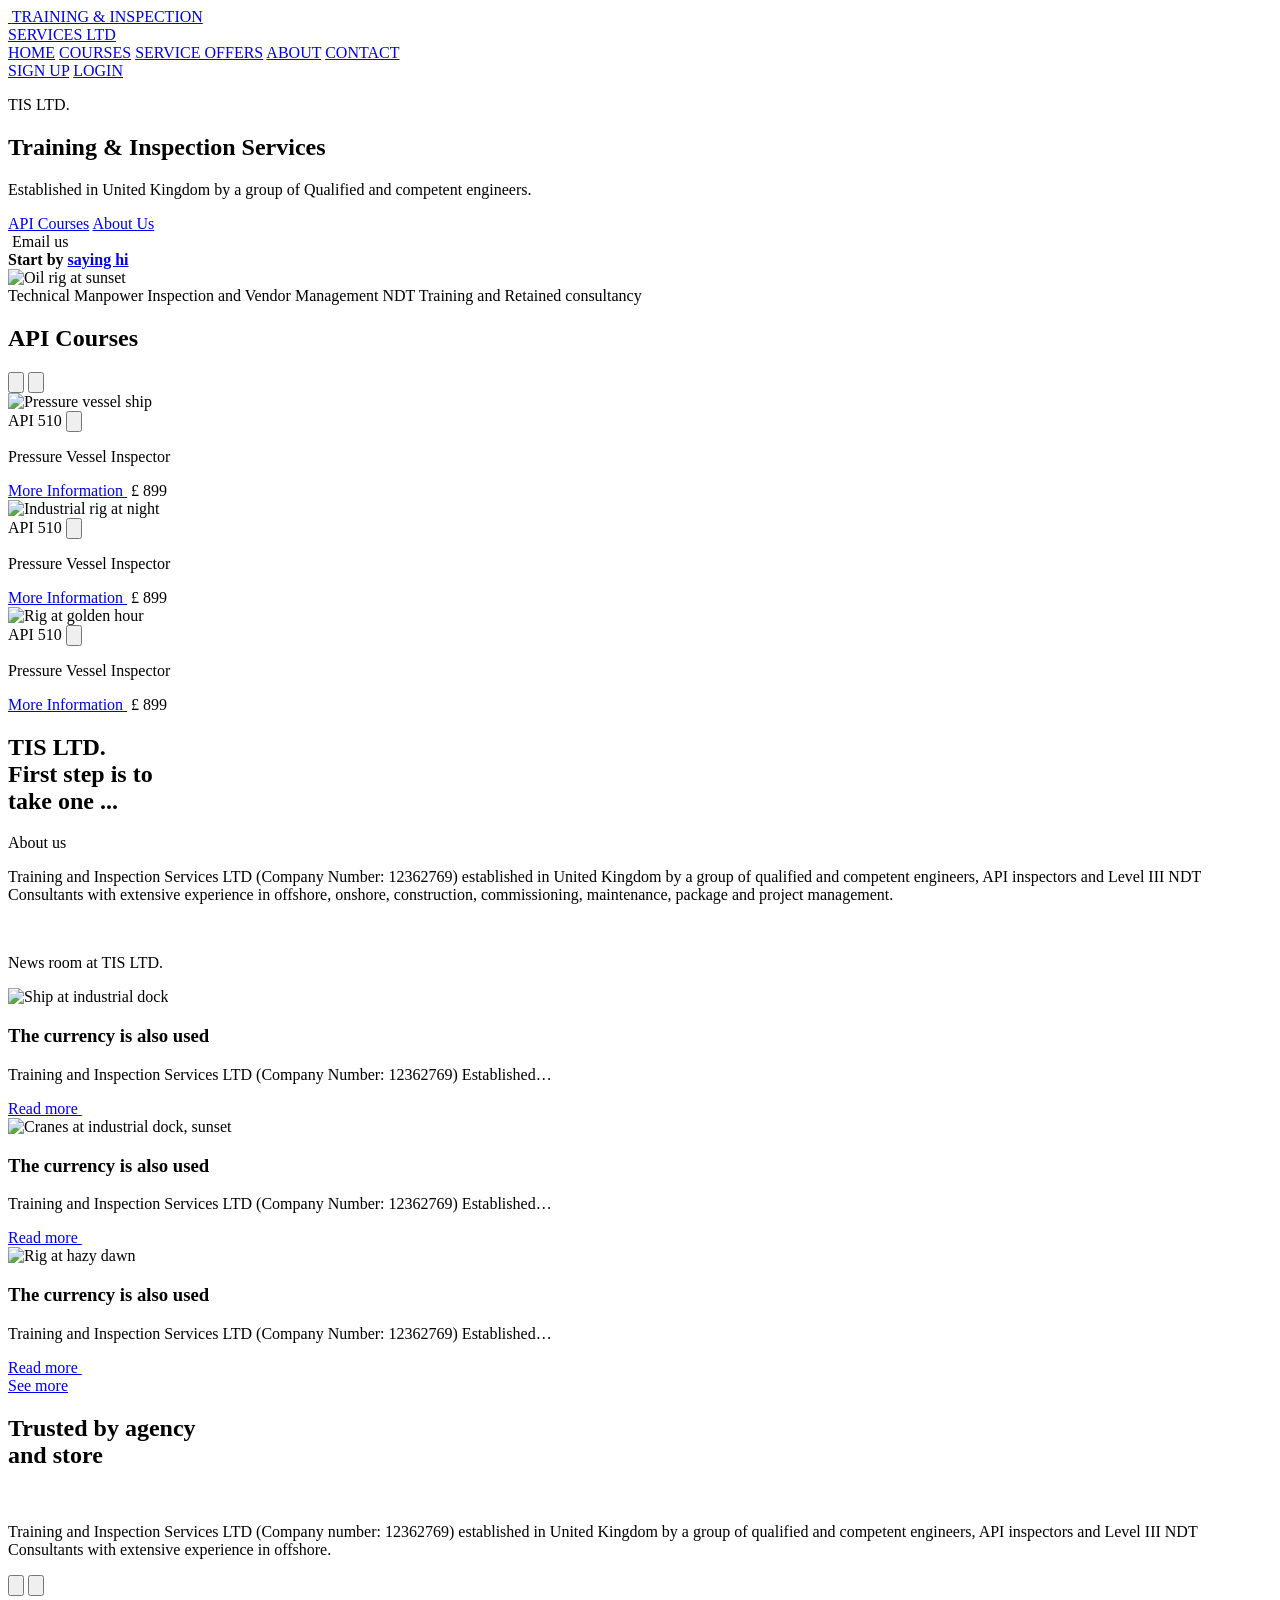
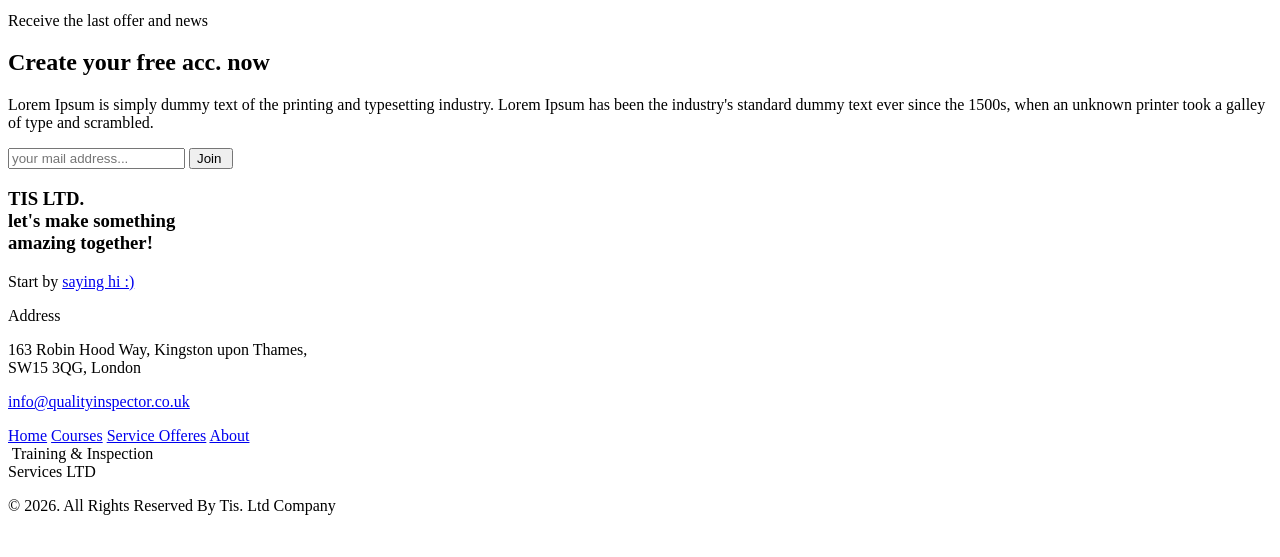
==== index.html @ 7e67a876 "Updated index file" ====
<!DOCTYPE html>
<html lang="en">

<head>
  <meta charset="UTF-8">
  <meta name="viewport" content="width=device-width, initial-scale=1.0">
  <title>TIS LTD | Training &amp; Inspection Services</title>
  <link rel="stylesheet" href="assets/css/style.css">
  <link rel="preconnect" href="https://fonts.googleapis.com">
  <link
    href="https://fonts.googleapis.com/css2?family=Inter:wght@400;500;600&family=Poppins:wght@500;600;700;800&display=swap"
    rel="stylesheet">
</head>

<body>

  <header class="site-header">
    <div class="container header__inner">
      <a href="#home" class="logo">
        <img src="assets/icons/logo.png" alt="" class="logo__mark">
        <span>TRAINING &amp; INSPECTION<br>SERVICES LTD</span>
      </a>

      <nav class="nav" id="siteNav">
        <a href="#HOME" class="is-active">HOME</a>
        <a href="#COURSES">COURSES</a>
        <a href="#SERVICES">SERVICE OFFERS</a>
        <a href="#ABOUT">ABOUT</a>
        <a href="#CONTACT">CONTACT</a>
      </nav>

      <div class="header__actions">
        <a href="#CONTACT" class="link-plain">SIGN UP</a>
        <a href="#CONTACT" class="btn btn--primary btn--sm">LOGIN</a>
      </div>
    </div>
  </header>

  <main>

    <section class="hero" id="home">
      <div class="container hero__inner">
        <div class="hero__content">
          <p class="eyebrow eyebrow--lg">TIS LTD.</p>
          <h1>Training &amp; Inspection Services</h1>
          <p class="hero__text">
            Established in United Kingdom by a group of Qualified and
            competent engineers.
          </p>
          <div class="hero__buttons">
            <a href="#COURSES" class="btn btn--primary">API Courses</a>
            <a href="#ABOUT" class="btn btn--outline">About Us</a>
          </div>
          <div class="hero__starter">
            <span class="icon-circle"><img src="assets/icons/mail.svg" alt=""></span>
            <span class="hero__starter-text">Email us<br><strong>Start by <a href="#CONTACT">saying
                  hi</a></strong></span>
          </div>
        </div>

        <div class="hero__media">
          <div class="hero__media-frame">
            <img src="assets/icons/hero_icon.png" alt="Oil rig at sunset">
          </div>
          <div class="hero__tabs">
            <span class="is-active">Technical Manpower</span>
            <span>Inspection and Vendor Management</span>
            <span>NDT Training and Retained consultancy</span>
          </div>
        </div>
      </div>
    </section>

    <section class="courses" id="courses">
      <div class="container">
        <div class="section-head">
          <h2>API Courses</h2>
          <div class="section-head__nav">
            <button aria-label="Previous"><img src="assets/icons/chevron-left.svg" alt=""></button>
            <button aria-label="Next" class="is-active"><img src="assets/icons/chevron-right.svg" alt=""></button>
          </div>
        </div>

        <div class="courses__grid">

          <article class="card">
            <img src="assetS/icons/api_first_icon.png" alt="Pressure vessel ship" class="card__img">
            <div class="card__body">
              <div class="card__top">
                <span class="card__code">API 510</span>
                <button class="wishlist" aria-label="Add to wishlist">
                  <img src="assets/icons/heart.svg" alt="">
                </button>
              </div>
              <p class="card__title">Pressure Vessel Inspector</p>
              <div class="card__bottom">
                <a href="#CONTACT" class="card__link">More Information <img src="assets/icons/chevron-right.svg"
                    alt=""></a>
                <span class="price-pill">£ 899</span>
              </div>
            </div>
          </article>

          <article class="card">
            <img src="assets/icons/api_second_icon.png" alt="Industrial rig at night" class="card__img">
            <div class="card__body">
              <div class="card__top">
                <span class="card__code">API 510</span>
                <button class="wishlist" aria-label="Add to wishlist">
                  <img src="assets/icons/heart.svg" alt="">
                </button>
              </div>
              <p class="card__title">Pressure Vessel Inspector</p>
              <div class="card__bottom">
                <a href="#CONTACT" class="card__link">More Information <img src="assets/icons/chevron-right.svg"
                    alt=""></a>
                <span class="price-pill">£ 899</span>
              </div>
            </div>
          </article>

          <article class="card">
            <img src="assets/icons/api_third_icon.png" alt="Rig at golden hour" class="card__img">
            <div class="card__body">
              <div class="card__top">
                <span class="card__code">API 510</span>
                <button class="wishlist" aria-label="Add to wishlist">
                  <img src="assets/icons/heart.svg" alt="">
                </button>
              </div>
              <p class="card__title">Pressure Vessel Inspector</p>
              <div class="card__bottom">
                <a href="#CONTACT" class="card__link">More Information <img src="assets/icons/chevron-right.svg"
                    alt=""></a>
                <span class="price-pill">£ 899</span>
              </div>
            </div>
          </article>

        </div>
      </div>
    </section>

    <section class="about" id="about">
      <div class="container about__inner">
        <h2>TIS LTD.<br>First step is to<br>take one ...</h2>
        <div class="about__text">
          <p class="eyebrow eyebrow--underline">About us</p>
          <p>
            Training and Inspection Services LTD (Company Number: 12362769)
            established in United Kingdom by a group of qualified and
            competent engineers, API inspectors and Level III NDT
            Consultants with extensive experience in offshore, onshore,
            construction, commissioning, maintenance, package and project
            management.
          </p>
          <a href="#work" class="icon-arrow" aria-label="Read more">
            <img src="assets/icons/arrow-right.svg" alt="">
          </a>
        </div>
      </div>
    </section>

    <section class="news" id="work">
      <div class="container">
        <p class="eyebrow">News room at TIS LTD.</p>

        <div class="news__grid">

          <div class="news__feature">
            <div class="news__media">
              <img src="assets/icons/newsroom_first_icon.png" alt="Ship at industrial dock">
            </div>
            <h3>The currency is also used</h3>
            <p>Training and Inspection Services LTD (Company Number: 12362769) Established&hellip;</p>
            <a href="#CONTACT" class="link-arrow">Read more <img src="assets/icons/chevron-right.svg" alt=""></a>
          </div>

          <div class="news__side">

            <div class="news__item">
              <div class="news__media">
                <img src="assets/icons/newsroom_second_icon.png" alt="Cranes at industrial dock, sunset">
              </div>
              <h3>The currency is also used</h3>
              <p>Training and Inspection Services LTD (Company Number: 12362769) Established&hellip;</p>
              <a href="#CONTACT" class="link-arrow">Read more <img src="assets/icons/chevron-right.svg" alt=""></a>
            </div>

            <div class="news__item">
              <div class="news__media">
                <img src="assets/icons/newsroom_third_icon.png" alt="Rig at hazy dawn">
              </div>
              <h3>The currency is also used</h3>
              <p>Training and Inspection Services LTD (Company Number: 12362769) Established&hellip;</p>
              <a href="#CONTACT" class="link-arrow">Read more <img src="assets/icons/chevron-right.svg" alt=""></a>
            </div>

          </div>
        </div>

        <div class="news__cta">
          <a href="#CONTACT" class="btn btn--primary">See more</a>
        </div>
      </div>
    </section>

    <section class="trusted">
      <div class="container">
        <h2>Trusted by agency<br>and store</h2>

        <div class="trusted__stage">
          <img src="assets/icons/agency_first_icon.png" alt="" class="t1">
          <img src="assets/icons/agency_second_icon.png" alt="" class="t2">
          <img src="assets/icons/agency_third_icon.png" alt="" class="t3">
          <img src="assets/icons/agency_fourth_icon.png" alt="" class="t4">
          <img src="assets/icons/agency_fifth_icon.png" alt="" class="t5">
          <img src="assets/icons/agency_fifth_icon.png" alt="" class="t6">

          <div class="trusted__card">
            <p>
              Training and Inspection Services LTD (Company number: 12362769)
              established in United Kingdom by a group of qualified and
              competent engineers, API inspectors and Level III NDT
              Consultants with extensive experience in offshore.
            </p>
          </div>
        </div>

        <div class="trusted__nav">
          <button aria-label="Previous"><img src="assets/icons/chevron-left.svg" alt=""></button>
          <button aria-label="Next" class="is-active"><img src="assets/icons/chevron-right.svg" alt=""></button>
        </div>
      </div>
    </section>

    <section class="cta" id="CONTACT">
      <div class="container">
        <div class="cta__card">
          <p class="eyebrow eyebrow--center">Receive the last offer and news</p>
          <h2>Create your free acc. now</h2>
          <p class="cta__text">
            Lorem Ipsum is simply dummy text of the printing and typesetting
            industry. Lorem Ipsum has been the industry's standard dummy
            text ever since the 1500s, when an unknown printer took a
            galley of type and scrambled.
          </p>
          <form class="cta__form" onsubmit="return false;">
            <input type="email" placeholder="your mail address..." aria-label="Email address" required>
            <button type="submit">Join <img src="assets/icons/arrow-right.svg" alt=""></button>
          </form>
        </div>
      </div>
    </section>

  </main>

  <footer class="site-footer">
    <div class="container">
      <div class="footer__top">
        <div class="footer__brand">
          <h3><span>TIS</span> LTD.<br>let's make something<br>amazing together!</h3>
          <p class="footer__starter">Start by <a href="#CONTACT">saying hi :)</a></p>
        </div>

        <div class="footer__address">
          <p class="footer__label">Address</p>
          <p>163 Robin Hood Way, Kingston upon Thames,<br>SW15 3QG, London</p>
          <p class="footer__email"><a href="mailto:info@qualityinspector.co.uk">info@qualityinspector.co.uk</a></p>
        </div>

        <nav class="footer__nav">
          <a href="#HOME" class="is-active">Home</a>
          <a href="#COURSES">Courses</a>
          <a href="#SERVICES">Service Offeres</a>
          <a href="#ABOUT">About</a>
        </nav>
      </div>

      <div class="footer__bottom">
        <div class="footer__logo">
          <img src="assets/icons/logo.png" alt="">
          <span>Training &amp; Inspection<br>Services LTD</span>
        </div>
        <p class="footer__copy">© 2026. All Rights Reserved By Tis. Ltd Company</p>
        <div class="footer__social">
          <a href="#" aria-label="Instagram"><img src="assets/icons/instagram.svg" alt=""></a>
          <a href="#" aria-label="WhatsApp"><img src="assets/icons/whatsapp.svg" alt=""></a>
          <a href="#" aria-label="Twitter"><img src="assets/icons/twitter.svg" alt=""></a>
          <a href="#" aria-label="LinkedIn"><img src="assets/icons/linkedin.svg" alt=""></a>
          <a href="#" aria-label="Skype"><img src="assets/icons/skype.svg" alt=""></a>
          <a href="#" aria-label="YouTube"><img src="assets/icons/youtube.svg" alt=""></a>
        </div>
      </div>
    </div>
  </footer>

</body>

</html>
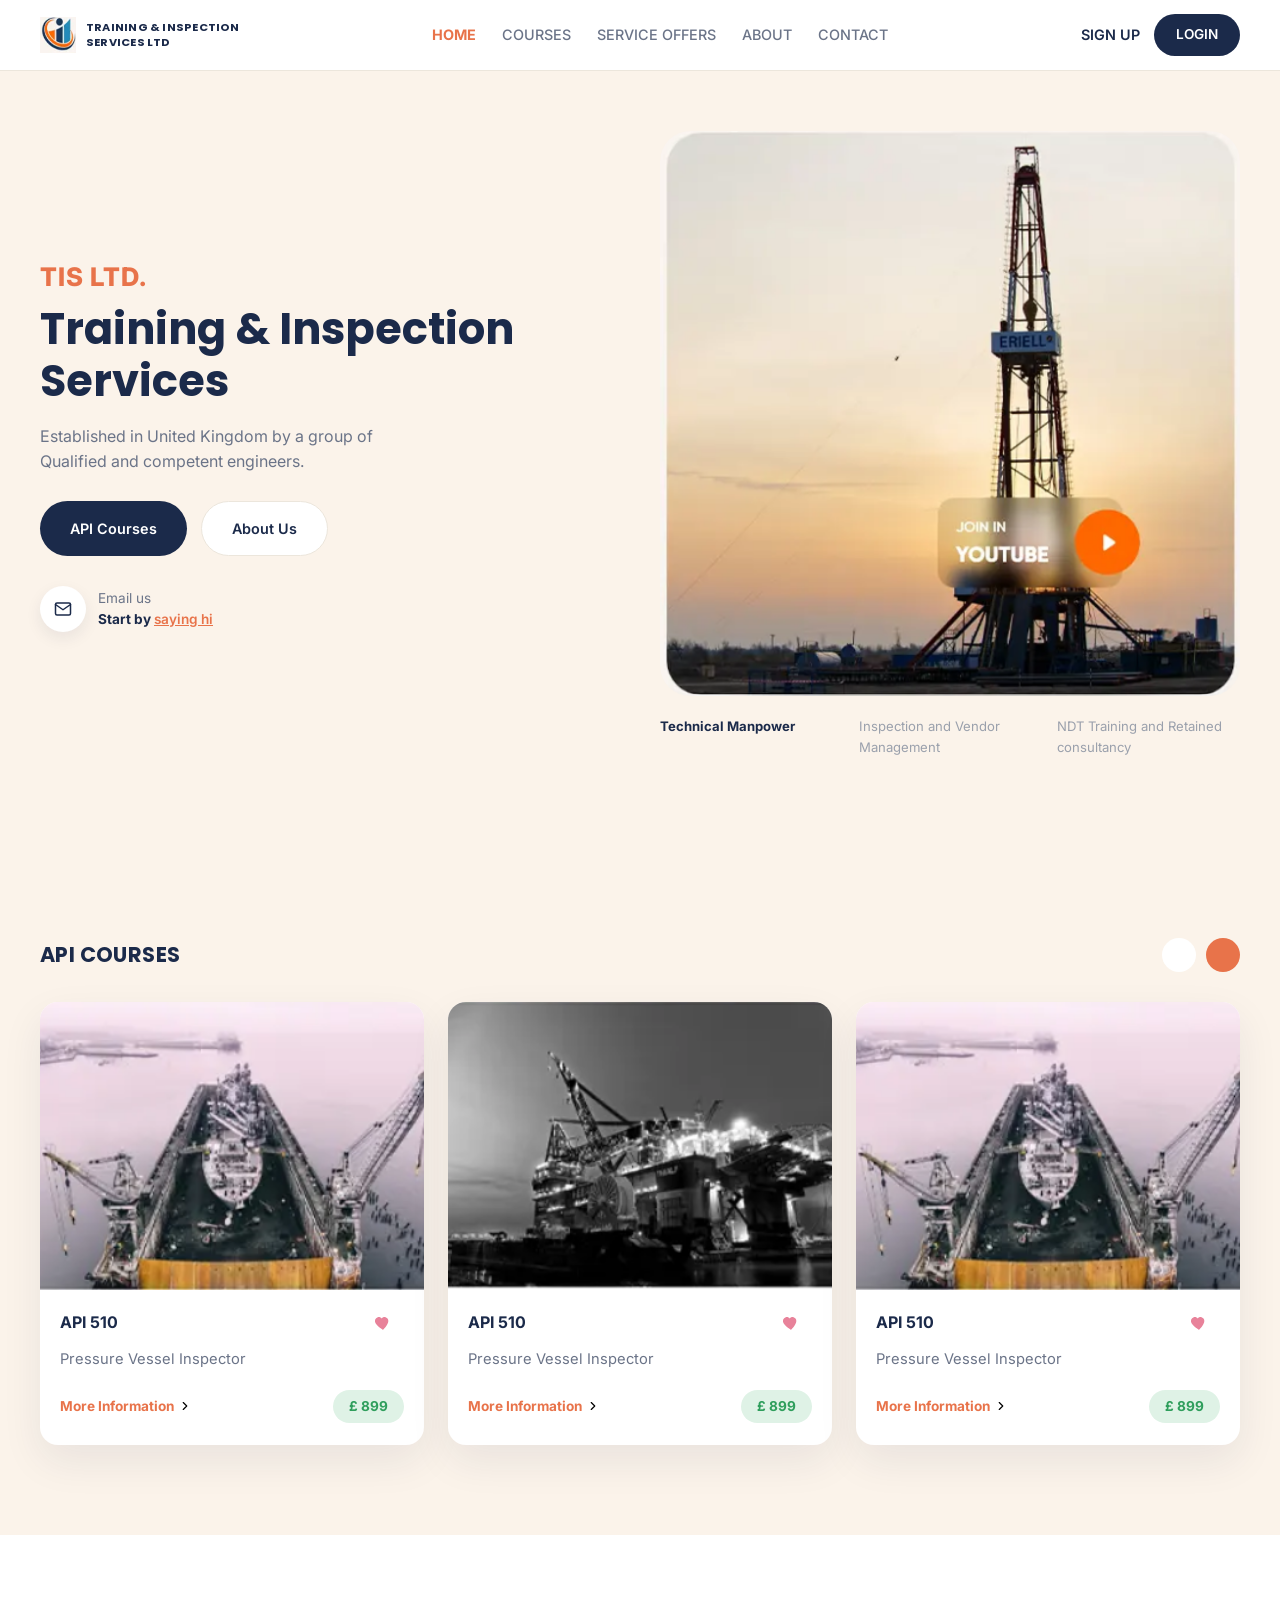
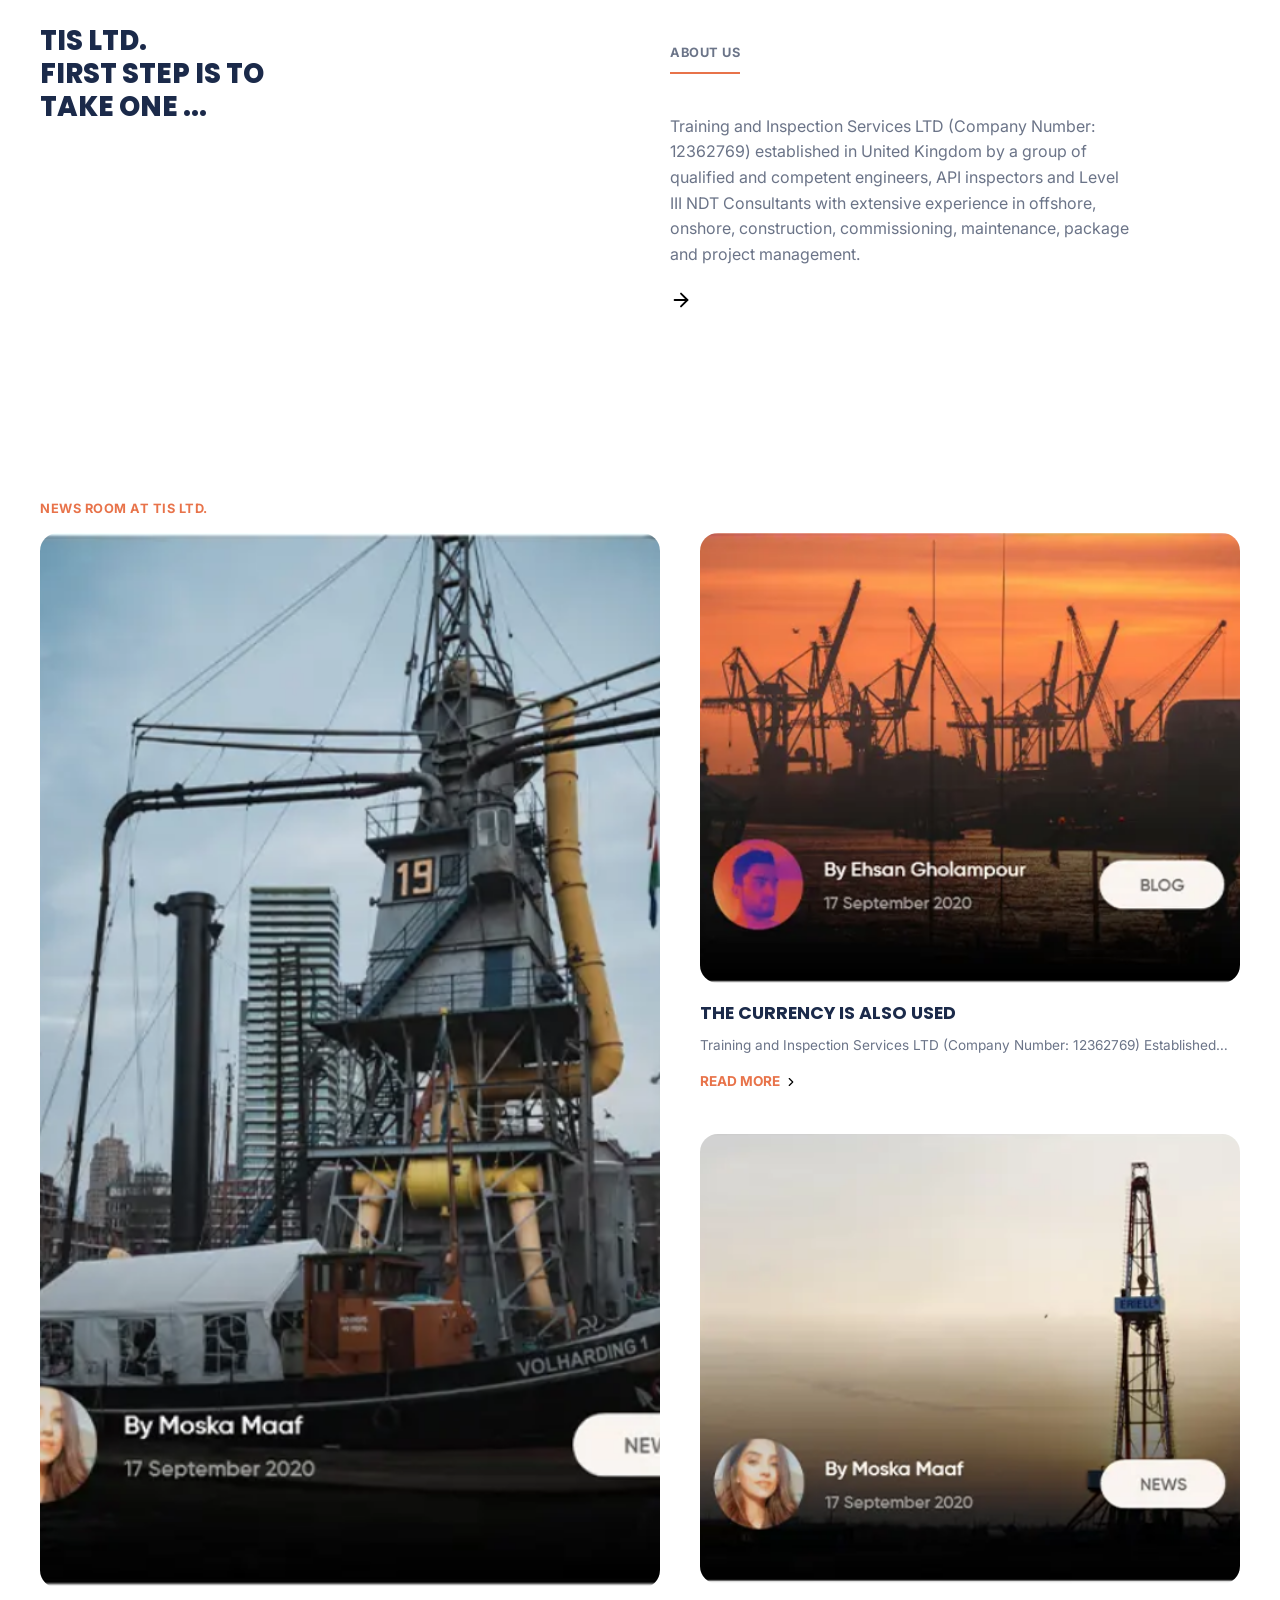
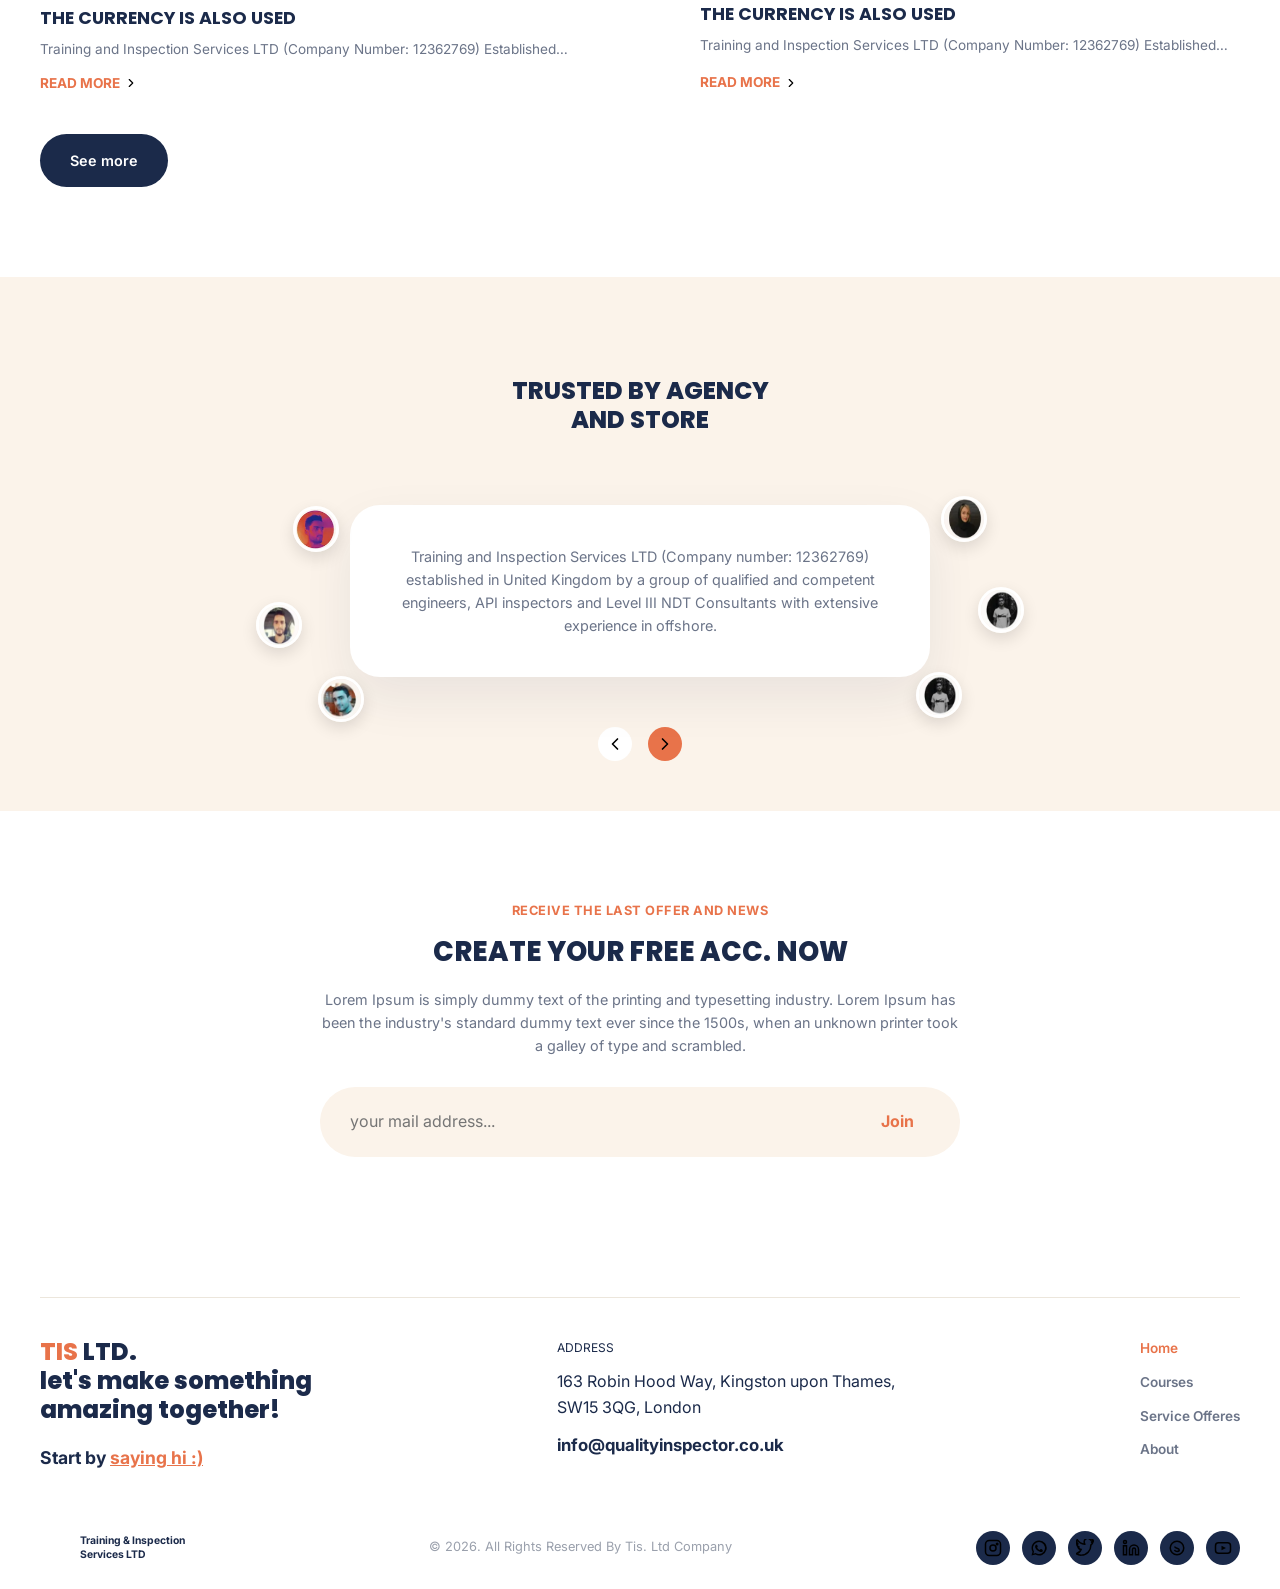
==== commit d5eba633: "Updated full repo" ====
--- a/index.html
+++ b/index.html
@@ -5,7 +5,7 @@
   <meta charset="UTF-8">
   <meta name="viewport" content="width=device-width, initial-scale=1.0">
   <title>TIS LTD | Training &amp; Inspection Services</title>
-  <link rel="stylesheet" href="assets/css/style.css">
+  <link rel="stylesheet" href="./tis-landing-page/assets/css/style.css">
   <link rel="preconnect" href="https://fonts.googleapis.com">
   <link
     href="https://fonts.googleapis.com/css2?family=Inter:wght@400;500;600&family=Poppins:wght@500;600;700;800&display=swap"
@@ -17,7 +17,7 @@
   <header class="site-header">
     <div class="container header__inner">
       <a href="#home" class="logo">
-        <img src="assets/icons/logo.png" alt="" class="logo__mark">
+        <img src="./tis-landing-page/assets/icons/logo.png" alt="" class="logo__mark">
         <span>TRAINING &amp; INSPECTION<br>SERVICES LTD</span>
       </a>
 
@@ -52,7 +52,7 @@
             <a href="#ABOUT" class="btn btn--outline">About Us</a>
           </div>
           <div class="hero__starter">
-            <span class="icon-circle"><img src="assets/icons/mail.svg" alt=""></span>
+            <span class="icon-circle"><img src="./tis-landing-page/assets/icons/mail.svg" alt=""></span>
             <span class="hero__starter-text">Email us<br><strong>Start by <a href="#CONTACT">saying
                   hi</a></strong></span>
           </div>
@@ -60,7 +60,7 @@
 
         <div class="hero__media">
           <div class="hero__media-frame">
-            <img src="assets/icons/hero_icon.png" alt="Oil rig at sunset">
+            <img src="./tis-landing-page/assets/icons/hero_icon.png" alt="Oil rig at sunset">
           </div>
           <div class="hero__tabs">
             <span class="is-active">Technical Manpower</span>
@@ -84,54 +84,55 @@
         <div class="courses__grid">
 
           <article class="card">
-            <img src="assetS/icons/api_first_icon.png" alt="Pressure vessel ship" class="card__img">
+            <img src="./tis-landing-page/assets/icons/api_first_icon.png" alt="Pressure vessel ship" class="card__img">
             <div class="card__body">
               <div class="card__top">
                 <span class="card__code">API 510</span>
                 <button class="wishlist" aria-label="Add to wishlist">
-                  <img src="assets/icons/heart.svg" alt="">
+                  <img src="./tis-landing-page/assets/icons/heart.svg" alt="">
                 </button>
               </div>
               <p class="card__title">Pressure Vessel Inspector</p>
               <div class="card__bottom">
-                <a href="#CONTACT" class="card__link">More Information <img src="assets/icons/chevron-right.svg"
-                    alt=""></a>
+                <a href="#CONTACT" class="card__link">More Information <img
+                    src="./tis-landing-page/assets/icons/chevron-right.svg" alt=""></a>
                 <span class="price-pill">£ 899</span>
               </div>
             </div>
           </article>
 
           <article class="card">
-            <img src="assets/icons/api_second_icon.png" alt="Industrial rig at night" class="card__img">
+            <img src="./tis-landing-page/assets/icons/api_second_icon.png" alt="Industrial rig at night"
+              class="card__img">
             <div class="card__body">
               <div class="card__top">
                 <span class="card__code">API 510</span>
                 <button class="wishlist" aria-label="Add to wishlist">
-                  <img src="assets/icons/heart.svg" alt="">
+                  <img src="./tis-landing-page/assets/icons/heart.svg" alt="">
                 </button>
               </div>
               <p class="card__title">Pressure Vessel Inspector</p>
               <div class="card__bottom">
-                <a href="#CONTACT" class="card__link">More Information <img src="assets/icons/chevron-right.svg"
-                    alt=""></a>
+                <a href="#CONTACT" class="card__link">More Information <img
+                    src="./tis-landing-page/assets/icons/chevron-right.svg" alt=""></a>
                 <span class="price-pill">£ 899</span>
               </div>
             </div>
           </article>
 
           <article class="card">
-            <img src="assets/icons/api_third_icon.png" alt="Rig at golden hour" class="card__img">
+            <img src="./tis-landing-page/assets/icons/api_first_icon.png" alt="Rig at golden hour" class="card__img">
             <div class="card__body">
               <div class="card__top">
                 <span class="card__code">API 510</span>
                 <button class="wishlist" aria-label="Add to wishlist">
-                  <img src="assets/icons/heart.svg" alt="">
+                  <img src="./tis-landing-page/assets/icons/heart.svg" alt="">
                 </button>
               </div>
               <p class="card__title">Pressure Vessel Inspector</p>
               <div class="card__bottom">
-                <a href="#CONTACT" class="card__link">More Information <img src="assets/icons/chevron-right.svg"
-                    alt=""></a>
+                <a href="#CONTACT" class="card__link">More Information <img
+                    src="./tis-landing-page/assets/icons/chevron-right.svg" alt=""></a>
                 <span class="price-pill">£ 899</span>
               </div>
             </div>
@@ -155,7 +156,7 @@
             management.
           </p>
           <a href="#work" class="icon-arrow" aria-label="Read more">
-            <img src="assets/icons/arrow-right.svg" alt="">
+            <img src="./tis-landing-page/assets/icons/arrow-right.svg" alt="">
           </a>
         </div>
       </div>
@@ -169,31 +170,35 @@
 
           <div class="news__feature">
             <div class="news__media">
-              <img src="assets/icons/newsroom_first_icon.png" alt="Ship at industrial dock">
+              <img src="./tis-landing-page/assets/icons/newsroom_first_icon.png" alt="Ship at industrial dock">
             </div>
             <h3>The currency is also used</h3>
             <p>Training and Inspection Services LTD (Company Number: 12362769) Established&hellip;</p>
-            <a href="#CONTACT" class="link-arrow">Read more <img src="assets/icons/chevron-right.svg" alt=""></a>
+            <a href="#CONTACT" class="link-arrow">Read more <img src="./tis-landing-page/assets/icons/chevron-right.svg"
+                alt=""></a>
           </div>
 
           <div class="news__side">
 
             <div class="news__item">
               <div class="news__media">
-                <img src="assets/icons/newsroom_second_icon.png" alt="Cranes at industrial dock, sunset">
+                <img src="./tis-landing-page/assets/icons/newsroom_second_icon.png"
+                  alt="Cranes at industrial dock, sunset">
               </div>
               <h3>The currency is also used</h3>
               <p>Training and Inspection Services LTD (Company Number: 12362769) Established&hellip;</p>
-              <a href="#CONTACT" class="link-arrow">Read more <img src="assets/icons/chevron-right.svg" alt=""></a>
+              <a href="#CONTACT" class="link-arrow">Read more <img
+                  src="./tis-landing-page/assets/icons/chevron-right.svg" alt=""></a>
             </div>
 
             <div class="news__item">
               <div class="news__media">
-                <img src="assets/icons/newsroom_third_icon.png" alt="Rig at hazy dawn">
+                <img src="./tis-landing-page/assets/icons/newsroom_third_icon.png" alt="Rig at hazy dawn">
               </div>
               <h3>The currency is also used</h3>
               <p>Training and Inspection Services LTD (Company Number: 12362769) Established&hellip;</p>
-              <a href="#CONTACT" class="link-arrow">Read more <img src="assets/icons/chevron-right.svg" alt=""></a>
+              <a href="#CONTACT" class="link-arrow">Read more <img
+                  src="./tis-landing-page/assets/icons/chevron-right.svg" alt=""></a>
             </div>
 
           </div>
@@ -210,12 +215,12 @@
         <h2>Trusted by agency<br>and store</h2>
 
         <div class="trusted__stage">
-          <img src="assets/icons/agency_first_icon.png" alt="" class="t1">
-          <img src="assets/icons/agency_second_icon.png" alt="" class="t2">
-          <img src="assets/icons/agency_third_icon.png" alt="" class="t3">
-          <img src="assets/icons/agency_fourth_icon.png" alt="" class="t4">
-          <img src="assets/icons/agency_fifth_icon.png" alt="" class="t5">
-          <img src="assets/icons/agency_fifth_icon.png" alt="" class="t6">
+          <img src="./tis-landing-page/assets/icons/agency_first_icon.png" alt="" class="t1">
+          <img src="./tis-landing-page/assets/icons/agency_second_icon.png" alt="" class="t2">
+          <img src="./tis-landing-page/assets/icons/agency_third_icon.png" alt="" class="t3">
+          <img src="./tis-landing-page/assets/icons/agency_fourth_icon.png" alt="" class="t4">
+          <img src="./tis-landing-page/assets/icons/agency_fifth_icon.png" alt="" class="t5">
+          <img src="./tis-landing-page/assets/icons/agency_fifth_icon.png" alt="" class="t6">
 
           <div class="trusted__card">
             <p>
@@ -228,8 +233,9 @@
         </div>
 
         <div class="trusted__nav">
-          <button aria-label="Previous"><img src="assets/icons/chevron-left.svg" alt=""></button>
-          <button aria-label="Next" class="is-active"><img src="assets/icons/chevron-right.svg" alt=""></button>
+          <button aria-label="Previous"><img src="./tis-landing-page/assets/icons/chevron-left.svg" alt=""></button>
+          <button aria-label="Next" class="is-active"><img src="./tis-landing-page/assets/icons/chevron-right.svg"
+              alt=""></button>
         </div>
       </div>
     </section>
@@ -284,12 +290,12 @@
         </div>
         <p class="footer__copy">© 2026. All Rights Reserved By Tis. Ltd Company</p>
         <div class="footer__social">
-          <a href="#" aria-label="Instagram"><img src="assets/icons/instagram.svg" alt=""></a>
-          <a href="#" aria-label="WhatsApp"><img src="assets/icons/whatsapp.svg" alt=""></a>
-          <a href="#" aria-label="Twitter"><img src="assets/icons/twitter.svg" alt=""></a>
-          <a href="#" aria-label="LinkedIn"><img src="assets/icons/linkedin.svg" alt=""></a>
-          <a href="#" aria-label="Skype"><img src="assets/icons/skype.svg" alt=""></a>
-          <a href="#" aria-label="YouTube"><img src="assets/icons/youtube.svg" alt=""></a>
+          <a href="#" aria-label="Instagram"><img src="./tis-landing-page/assets/icons/instagram.svg" alt=""></a>
+          <a href="#" aria-label="WhatsApp"><img src="./tis-landing-page/assets/icons/whatsapp.svg" alt=""></a>
+          <a href="#" aria-label="Twitter"><img src="./tis-landing-page/assets/icons/twitter.svg" alt=""></a>
+          <a href="#" aria-label="LinkedIn"><img src="./tis-landing-page/assets/icons/linkedin.svg" alt=""></a>
+          <a href="#" aria-label="Skype"><img src="./tis-landing-page/assets/icons/skype.svg" alt=""></a>
+          <a href="#" aria-label="YouTube"><img src="./tis-landing-page/assets/icons/youtube.svg" alt=""></a>
         </div>
       </div>
     </div>
--- a/tis-landing-page/assets/css/style.css
+++ b/tis-landing-page/assets/css/style.css
@@ -0,0 +1,1029 @@
+*,
+*::before,
+*::after {
+  box-sizing: border-box;
+  margin: 0;
+  padding: 0;
+}
+
+img {
+  max-width: 100%;
+  display: block;
+}
+
+a {
+  text-decoration: none;
+  color: inherit;
+}
+
+button {
+  font: inherit;
+  cursor: pointer;
+  border: none;
+  background: none;
+}
+
+input {
+  font: inherit;
+}
+
+:root {
+  --navy: #1b2a4a;
+  --navy-soft: #6b7488;
+  --orange: #e8734a;
+  --orange-dark: #c1543a;
+  --cream: #fbf3ea;
+  --mint: #dff2e6;
+  --mint-text: #2f9e5c;
+  --white: #ffffff;
+  --grey: #9aa0ac;
+  --border: #ece6dc;
+
+  --font-display: "Poppins", sans-serif;
+  --font-body: "Inter", sans-serif;
+
+  --radius-sm: 10px;
+  --radius-md: 18px;
+  --radius-lg: 30px;
+
+  --container: 1240px;
+}
+
+html {
+  scroll-behavior: smooth;
+}
+
+body {
+  font-family: var(--font-body);
+  color: var(--navy);
+  background: var(--white);
+  line-height: 1.6;
+  overflow-x: hidden;
+}
+
+.container {
+  width: 100%;
+  max-width: var(--container);
+  margin-inline: auto;
+  padding-inline: 20px;
+}
+
+h1,
+h2,
+h3 {
+  font-family: var(--font-display);
+  color: var(--navy);
+  line-height: 1.2;
+}
+
+.btn {
+  display: inline-flex;
+  align-items: center;
+  justify-content: center;
+  gap: 8px;
+  padding: 15px 30px;
+  border-radius: 999px;
+  font-weight: 600;
+  font-size: 0.9rem;
+  transition: transform 0.2s ease, background 0.2s ease;
+  white-space: nowrap;
+}
+
+.btn--primary {
+  background: var(--navy);
+  color: var(--white);
+}
+
+.btn--primary:hover {
+  background: var(--orange);
+  transform: translateY(-2px);
+}
+
+.btn--outline {
+  background: var(--white);
+  color: var(--navy);
+  border: 1px solid var(--border);
+}
+
+.btn--outline:hover {
+  background: var(--cream);
+}
+
+.btn--sm {
+  padding: 10px 22px;
+  font-size: 0.85rem;
+}
+
+.link-plain {
+  font-weight: 600;
+  font-size: 0.9rem;
+  color: var(--navy);
+}
+
+.eyebrow {
+  color: var(--orange);
+  font-weight: 700;
+  text-transform: uppercase;
+  letter-spacing: 0.04em;
+  font-size: 0.8rem;
+  margin-bottom: 14px;
+}
+
+.eyebrow--lg {
+  font-size: 1.6rem;
+  font-weight: 800;
+  margin-bottom: 6px;
+}
+
+.eyebrow--center {
+  text-align: center;
+}
+
+.eyebrow--underline {
+  display: inline-block;
+  padding-bottom: 8px;
+  border-bottom: 2px solid var(--orange);
+}
+
+.icon-arrow {
+  display: inline-flex;
+  color: var(--orange);
+}
+
+.icon-arrow img {
+  width: 22px;
+}
+
+.link-arrow {
+  display: inline-flex;
+  align-items: center;
+  gap: 4px;
+  color: var(--orange);
+  font-weight: 700;
+  font-size: 0.85rem;
+  text-transform: uppercase;
+}
+
+.link-arrow img {
+  width: 14px;
+}
+
+.pill {
+  background: var(--white);
+  color: var(--navy);
+  font-size: 0.75rem;
+  font-weight: 700;
+  text-transform: uppercase;
+  padding: 8px 18px;
+  border-radius: 999px;
+}
+
+.site-header {
+  position: sticky;
+  top: 0;
+  z-index: 50;
+  background: rgba(255, 255, 255, 0.95);
+  backdrop-filter: blur(8px);
+  border-bottom: 1px solid var(--border);
+}
+
+.header__inner {
+  display: flex;
+  align-items: center;
+  justify-content: space-between;
+  padding-block: 14px;
+  gap: 16px;
+}
+
+.logo {
+  display: flex;
+  align-items: center;
+  gap: 10px;
+}
+
+.logo__mark {
+  width: 36px;
+  height: 36px;
+  flex-shrink: 0;
+}
+
+.logo span {
+  font-family: var(--font-display);
+  font-weight: 700;
+  font-size: 0.7rem;
+  line-height: 1.3;
+  letter-spacing: 0.02em;
+}
+
+.nav {
+  display: none;
+  position: absolute;
+  top: 100%;
+  left: 0;
+  right: 0;
+  background: var(--white);
+  flex-direction: column;
+  padding: 10px 20px 20px;
+  border-bottom: 1px solid var(--border);
+}
+
+.nav.is-open {
+  display: flex;
+}
+
+.nav a {
+  padding: 10px 0;
+  font-weight: 500;
+  font-size: 0.9rem;
+  color: var(--navy-soft);
+}
+
+.nav a.is-active {
+  color: var(--orange);
+  font-weight: 700;
+}
+
+.header__actions {
+  display: flex;
+  align-items: center;
+  gap: 14px;
+}
+
+.header__actions .link-plain {
+  display: none;
+}
+
+.nav {
+  display: none;
+  position: absolute;
+  top: 100%;
+  left: 0;
+  right: 0;
+  background: var(--white);
+  flex-direction: column;
+  padding: 10px 20px 20px;
+  border-bottom: 1px solid var(--border);
+}
+
+.nav.is-open {
+  display: flex;
+}
+
+.hero {
+  padding-block: 40px 60px;
+  background: var(--cream);
+}
+
+.hero__inner {
+  display: flex;
+  flex-direction: column;
+  gap: 40px;
+}
+
+.hero__content h1 {
+  font-size: clamp(1.8rem, 6vw, 2.3rem);
+  font-weight: 700;
+  margin-bottom: 16px;
+}
+
+.hero__text {
+  color: var(--navy-soft);
+  max-width: 40ch;
+  margin-bottom: 26px;
+}
+
+.hero__buttons {
+  display: flex;
+  flex-wrap: wrap;
+  gap: 14px;
+  margin-bottom: 30px;
+}
+
+.hero__starter {
+  display: flex;
+  align-items: center;
+  gap: 12px;
+}
+
+.icon-circle {
+  width: 46px;
+  height: 46px;
+  border-radius: 50%;
+  background: var(--white);
+  display: flex;
+  align-items: center;
+  justify-content: center;
+  box-shadow: 0 6px 16px rgba(27, 42, 74, 0.08);
+  flex-shrink: 0;
+}
+
+.hero__starter-text {
+  font-size: 0.85rem;
+  color: var(--navy-soft);
+  line-height: 1.5;
+}
+
+.hero__starter-text a {
+  color: var(--orange);
+  text-decoration: underline;
+  font-weight: 600;
+}
+
+.hero__starter-text strong {
+  color: var(--navy);
+  font-weight: 700;
+}
+
+.hero__media-frame {
+  position: relative;
+  border-radius: var(--radius-lg);
+  overflow: hidden;
+}
+
+.hero__media-frame img {
+  width: 100%;
+  border-radius: var(--radius-lg);
+}
+
+.hero__youtube {
+  position: absolute;
+  bottom: 16px;
+  right: 16px;
+  display: flex;
+  align-items: center;
+  gap: 12px;
+  background: rgba(20, 20, 20, 0.55);
+  backdrop-filter: blur(6px);
+  color: var(--white);
+  padding: 8px 8px 8px 18px;
+  border-radius: 999px;
+  font-size: 0.75rem;
+  text-align: left;
+  line-height: 1.3;
+}
+
+.hero__play {
+  width: 40px;
+  height: 40px;
+  border-radius: 50%;
+  background: var(--orange);
+  display: flex;
+  align-items: center;
+  justify-content: center;
+  flex-shrink: 0;
+}
+
+.hero__play img {
+  width: 16px;
+}
+
+.hero__tabs {
+  display: flex;
+  flex-direction: column;
+  gap: 10px;
+  margin-top: 20px;
+  font-size: 0.82rem;
+  color: var(--grey);
+}
+
+.hero__tabs .is-active {
+  color: var(--navy);
+  font-weight: 700;
+}
+
+.courses {
+  padding-block: 60px;
+  background: var(--cream);
+}
+
+.section-head {
+  display: flex;
+  align-items: center;
+  justify-content: space-between;
+  margin-bottom: 30px;
+}
+
+.section-head h2 {
+  font-size: 1.3rem;
+  font-weight: 700;
+  text-transform: uppercase;
+  letter-spacing: 0.02em;
+}
+
+.section-head__nav {
+  display: flex;
+  gap: 10px;
+}
+
+.section-head__nav button {
+  width: 34px;
+  height: 34px;
+  border-radius: 50%;
+  display: flex;
+  align-items: center;
+  justify-content: center;
+  color: var(--grey);
+  background: var(--white);
+}
+
+.section-head__nav button.is-active {
+  color: var(--white);
+  background: var(--orange);
+}
+
+.courses__grid {
+  display: grid;
+  grid-template-columns: 1fr;
+  gap: 24px;
+}
+
+.card {
+  background: var(--white);
+  border-radius: var(--radius-md);
+  overflow: hidden;
+  box-shadow: 0 16px 40px rgba(27, 42, 74, 0.08);
+  transition: transform 0.25s ease, box-shadow 0.25s ease;
+}
+
+.card:hover {
+  transform: translateY(-4px);
+  box-shadow: 0 20px 46px rgba(27, 42, 74, 0.14);
+}
+
+.card__img {
+  width: 100%;
+  aspect-ratio: 4/3;
+  object-fit: cover;
+}
+
+.card__body {
+  padding: 18px 20px 22px;
+}
+
+.card__top {
+  display: flex;
+  align-items: center;
+  justify-content: space-between;
+  margin-bottom: 10px;
+}
+
+.card__code {
+  font-weight: 700;
+  font-size: 1rem;
+}
+
+.wishlist {
+  width: 30px;
+  height: 30px;
+}
+
+.card__title {
+  color: var(--navy-soft);
+  font-size: 0.92rem;
+  margin-bottom: 18px;
+}
+
+.card__bottom {
+  display: flex;
+  align-items: center;
+  justify-content: space-between;
+  gap: 10px;
+  flex-wrap: wrap;
+}
+
+.card__link {
+  display: inline-flex;
+  align-items: center;
+  gap: 4px;
+  color: var(--orange);
+  font-weight: 700;
+  font-size: 0.85rem;
+}
+
+.card__link img {
+  width: 14px;
+}
+
+.price-pill {
+  background: var(--mint);
+  color: var(--mint-text);
+  font-weight: 700;
+  font-size: 0.85rem;
+  padding: 6px 16px;
+  border-radius: 999px;
+}
+
+.about {
+  padding-block: 70px;
+  background: var(--white);
+}
+
+.about__inner {
+  display: flex;
+  flex-direction: column;
+  gap: 30px;
+}
+
+.about__inner h2 {
+  font-size: 1.7rem;
+  font-weight: 800;
+  text-transform: uppercase;
+}
+
+.about__text p {
+  color: var(--navy-soft);
+  margin: 18px 0 22px;
+  max-width: 46ch;
+}
+
+.news {
+  padding-block: 70px;
+  background: var(--white);
+}
+
+.news__grid {
+  display: grid;
+  grid-template-columns: 1fr;
+  gap: 40px;
+}
+
+.news__media {
+  position: relative;
+  border-radius: var(--radius-md);
+  overflow: hidden;
+  margin-bottom: 20px;
+}
+
+.news__media img {
+  width: 100%;
+  object-fit: cover;
+}
+
+.news__feature .news__media img {
+  height: 250px;
+}
+
+.news__side .news__media img {
+  height: 450px;
+}
+
+.news__author {
+  position: absolute;
+  inset: auto 14px 14px 14px;
+  display: flex;
+  align-items: center;
+  gap: 10px;
+}
+
+.news__author img {
+  width: 36px;
+  height: 36px;
+  border-radius: 50%;
+  border: 2px solid var(--white);
+}
+
+.news__author div {
+  flex: 1;
+  color: var(--white);
+  font-size: 0.75rem;
+  line-height: 1.4;
+}
+
+.news__author strong {
+  display: block;
+  font-size: 0.85rem;
+}
+
+.news h3 {
+  font-size: 1.1rem;
+  font-weight: 700;
+  margin-bottom: 10px;
+  text-transform: uppercase;
+}
+
+.news__feature p,
+.news__item p {
+  color: var(--navy-soft);
+  font-size: 0.85rem;
+  margin-bottom: 12px;
+}
+
+.news__side {
+  display: grid;
+  gap: 40px;
+}
+
+.news__cta {
+  margin-top: 40px;
+}
+
+.trusted {
+  padding-block: 80px 40px;
+  background: var(--cream);
+}
+
+.trusted h2 {
+  text-align: center;
+  font-size: 1.5rem;
+  font-weight: 800;
+  text-transform: uppercase;
+  margin-bottom: 50px;
+}
+
+.trusted__stage {
+  position: relative;
+  max-width: 620px;
+  margin-inline: auto;
+  padding: 20px;
+}
+
+.trusted__card {
+  background: var(--white);
+  border-radius: var(--radius-lg);
+  padding: 40px 24px;
+  text-align: center;
+  box-shadow: 0 20px 50px rgba(27, 42, 74, 0.08);
+}
+
+.trusted__card p {
+  color: var(--navy-soft);
+  font-size: 0.9rem;
+}
+
+.trusted__stage img {
+  position: absolute;
+  width: 46px;
+  height: 46px;
+  border-radius: 50%;
+  border: 3px solid var(--white);
+  box-shadow: 0 6px 16px rgba(0, 0, 0, 0.12);
+  display: none;
+}
+
+.trusted__nav {
+  display: flex;
+  justify-content: center;
+  gap: 16px;
+  margin-top: 30px;
+}
+
+.trusted__nav button {
+  width: 34px;
+  height: 34px;
+  border-radius: 50%;
+  display: flex;
+  align-items: center;
+  justify-content: center;
+  color: var(--grey);
+  background: var(--white);
+}
+
+.trusted__nav button.is-active {
+  color: var(--white);
+  background: var(--orange);
+}
+
+.cta {
+  padding-block: 70px;
+  background: var(--white);
+}
+
+.cta__card {
+  text-align: center;
+  max-width: 640px;
+  margin-inline: auto;
+}
+
+.cta__card h2 {
+  font-size: 1.7rem;
+  font-weight: 800;
+  margin: 8px 0 20px;
+  text-transform: uppercase;
+}
+
+.cta__text {
+  color: var(--navy-soft);
+  font-size: 0.9rem;
+  margin-bottom: 30px;
+}
+
+.cta__form {
+  display: flex;
+  flex-direction: column;
+  gap: 12px;
+  background: var(--cream);
+  border-radius: 999px;
+  padding: 8px;
+}
+
+.cta__form input {
+  padding: 14px 20px;
+  border-radius: 999px;
+  border: none;
+  background: transparent;
+  text-align: center;
+}
+
+.cta__form input:focus {
+  outline: 2px solid var(--orange);
+  outline-offset: 2px;
+}
+
+.cta__form button {
+  display: flex;
+  align-items: center;
+  justify-content: center;
+  gap: 8px;
+  color: var(--orange);
+  font-weight: 700;
+  padding: 12px;
+}
+
+.cta__form button img {
+  width: 16px;
+}
+
+.site-footer {
+  background: var(--white);
+  padding-block: 50px 24px;
+}
+
+.footer__top {
+  display: flex;
+  flex-direction: column;
+  gap: 34px;
+  padding-bottom: 34px;
+  border-top: 1px solid var(--border);
+  padding-top: 40px;
+}
+
+.footer__brand h3 {
+  font-size: 1.5rem;
+  font-weight: 800;
+  margin-bottom: 20px;
+}
+
+.footer__brand h3 span {
+  color: var(--orange);
+}
+
+.footer__starter {
+  font-size: 1.1rem;
+  font-weight: 700;
+}
+
+.footer__starter a {
+  color: var(--orange);
+  text-decoration: underline;
+}
+
+.footer__label {
+  color: var(--grey);
+  font-size: 0.75rem;
+  text-transform: uppercase;
+  margin-bottom: 10px;
+}
+
+.footer__address p {
+  margin-bottom: 12px;
+  color: var(--navy);
+}
+
+.footer__email a {
+  font-weight: 700;
+  font-size: 1.05rem;
+}
+
+.footer__nav {
+  display: flex;
+  flex-direction: column;
+  gap: 12px;
+  font-size: 0.85rem;
+}
+
+.footer__nav a {
+  color: var(--navy-soft);
+  font-weight: 600;
+}
+
+.footer__nav a.is-active {
+  color: var(--orange);
+}
+
+.footer__bottom {
+  display: flex;
+  flex-direction: column;
+  gap: 20px;
+  align-items: flex-start;
+  padding-top: 24px;
+}
+
+.footer__logo {
+  display: flex;
+  align-items: center;
+  gap: 10px;
+}
+
+.footer__logo img {
+  width: 30px;
+}
+
+.footer__logo span {
+  font-size: 0.65rem;
+  font-weight: 700;
+  line-height: 1.3;
+}
+
+.footer__copy {
+  color: var(--grey);
+  font-size: 0.8rem;
+}
+
+.footer__social {
+  display: flex;
+  gap: 12px;
+}
+
+.footer__social a {
+  width: 34px;
+  height: 34px;
+  border-radius: 50%;
+  display: flex;
+  align-items: center;
+  justify-content: center;
+  background: var(--navy);
+  color: var(--white);
+}
+
+.footer__social a:hover {
+  background: var(--orange);
+}
+
+a:focus-visible,
+button:focus-visible,
+input:focus-visible {
+  outline: 2px solid var(--orange);
+  outline-offset: 2px;
+}
+
+@media (min-width: 768px) {
+
+  @media (min-width: 768px) {
+    .nav {
+      display: flex;
+      position: static;
+      flex-direction: row;
+      background: none;
+      border: none;
+      padding: 0;
+      gap: 26px;
+    }
+  }
+
+  .nav a {
+    padding: 0;
+  }
+
+  .header__actions .link-plain {
+    display: inline;
+  }
+
+  .hero__inner {
+    flex-direction: row;
+    align-items: center;
+  }
+
+  .hero__content,
+  .hero__media {
+    flex: 1;
+  }
+
+  .hero__tabs {
+    flex-direction: row;
+    justify-content: space-between;
+    gap: 16px;
+  }
+
+  .hero__tabs span {
+    flex: 1;
+  }
+
+  .courses__grid {
+    grid-template-columns: repeat(2, 1fr);
+  }
+
+  .about__inner {
+    flex-direction: row;
+    justify-content: space-between;
+    gap: 60px;
+  }
+
+  .about__inner h2 {
+    flex: 1;
+  }
+
+  .about__text {
+    flex: 1;
+  }
+
+  .news__grid {
+    grid-template-columns: 1.15fr 1fr;
+  }
+
+  .news__feature .news__media img {
+    height: 100%;
+    min-height: 460px;
+  }
+
+  .news__feature {
+    display: flex;
+    flex-direction: column;
+  }
+
+  .news__feature .news__media {
+    flex: 1;
+  }
+
+  .trusted__stage img {
+    display: block;
+  }
+
+  .t1 {
+    top: 10%;
+    left: -6%;
+  }
+
+  .t2 {
+    top: 55%;
+    left: -12%;
+  }
+
+  .t3 {
+    top: 90%;
+    left: -2%;
+  }
+
+  .t4 {
+    top: 5%;
+    right: -6%;
+  }
+
+  .t5 {
+    top: 48%;
+    right: -12%;
+  }
+
+  .t6 {
+    top: 88%;
+    right: -2%;
+  }
+
+  .footer__top {
+    flex-direction: row;
+    justify-content: space-between;
+  }
+
+  .footer__bottom {
+    flex-direction: row;
+    align-items: center;
+    justify-content: space-between;
+    width: 100%;
+  }
+}
+
+@media (min-width: 1024px) {
+
+  .hero {
+    padding-block: 60px 90px;
+  }
+
+  .hero__content h1 {
+    font-size: 2.7rem;
+  }
+
+  .courses,
+  .about,
+  .news,
+  .cta {
+    padding-block: 90px;
+  }
+
+  .trusted {
+    padding-block: 100px 50px;
+  }
+
+  .courses__grid {
+    grid-template-columns: repeat(3, 1fr);
+  }
+
+  .cta__form {
+    flex-direction: row;
+    padding: 10px 10px 10px 30px;
+  }
+
+  .cta__form input {
+    flex: 1;
+    text-align: left;
+    padding: 8px 0;
+  }
+}
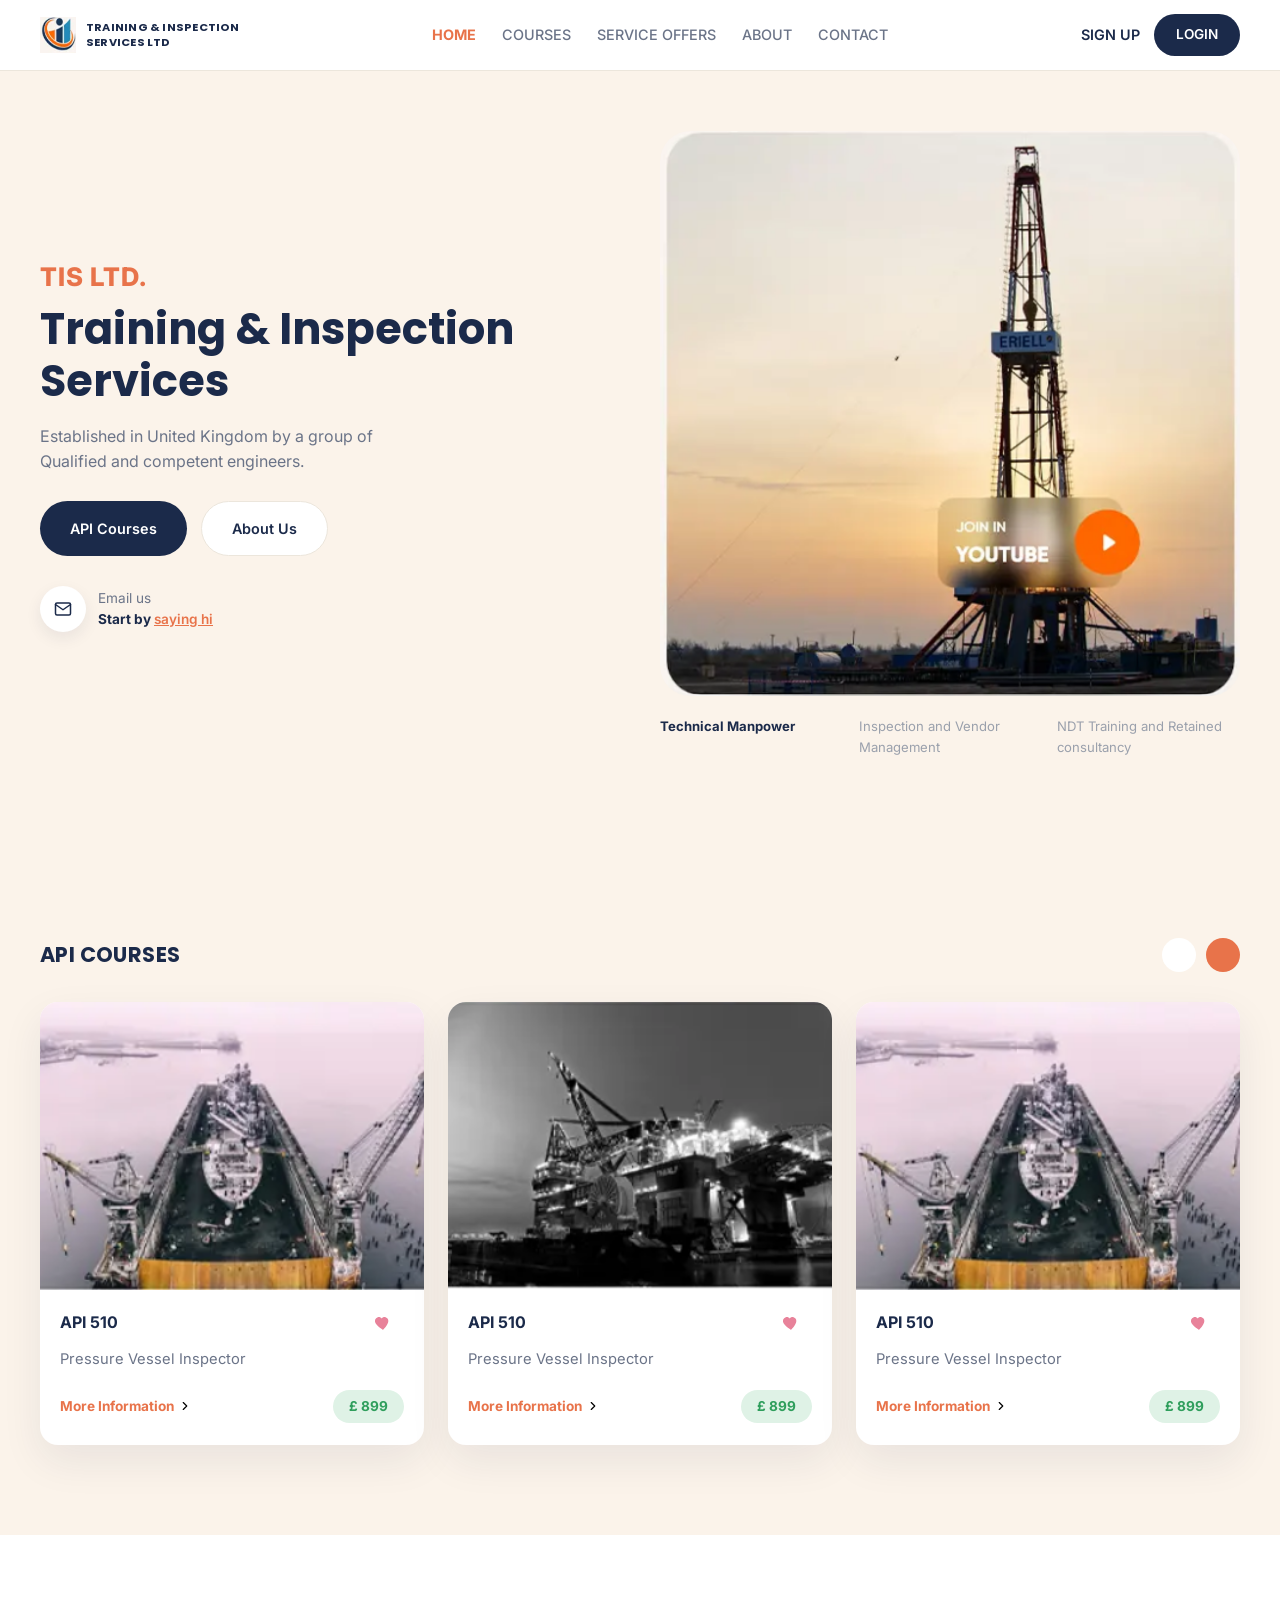
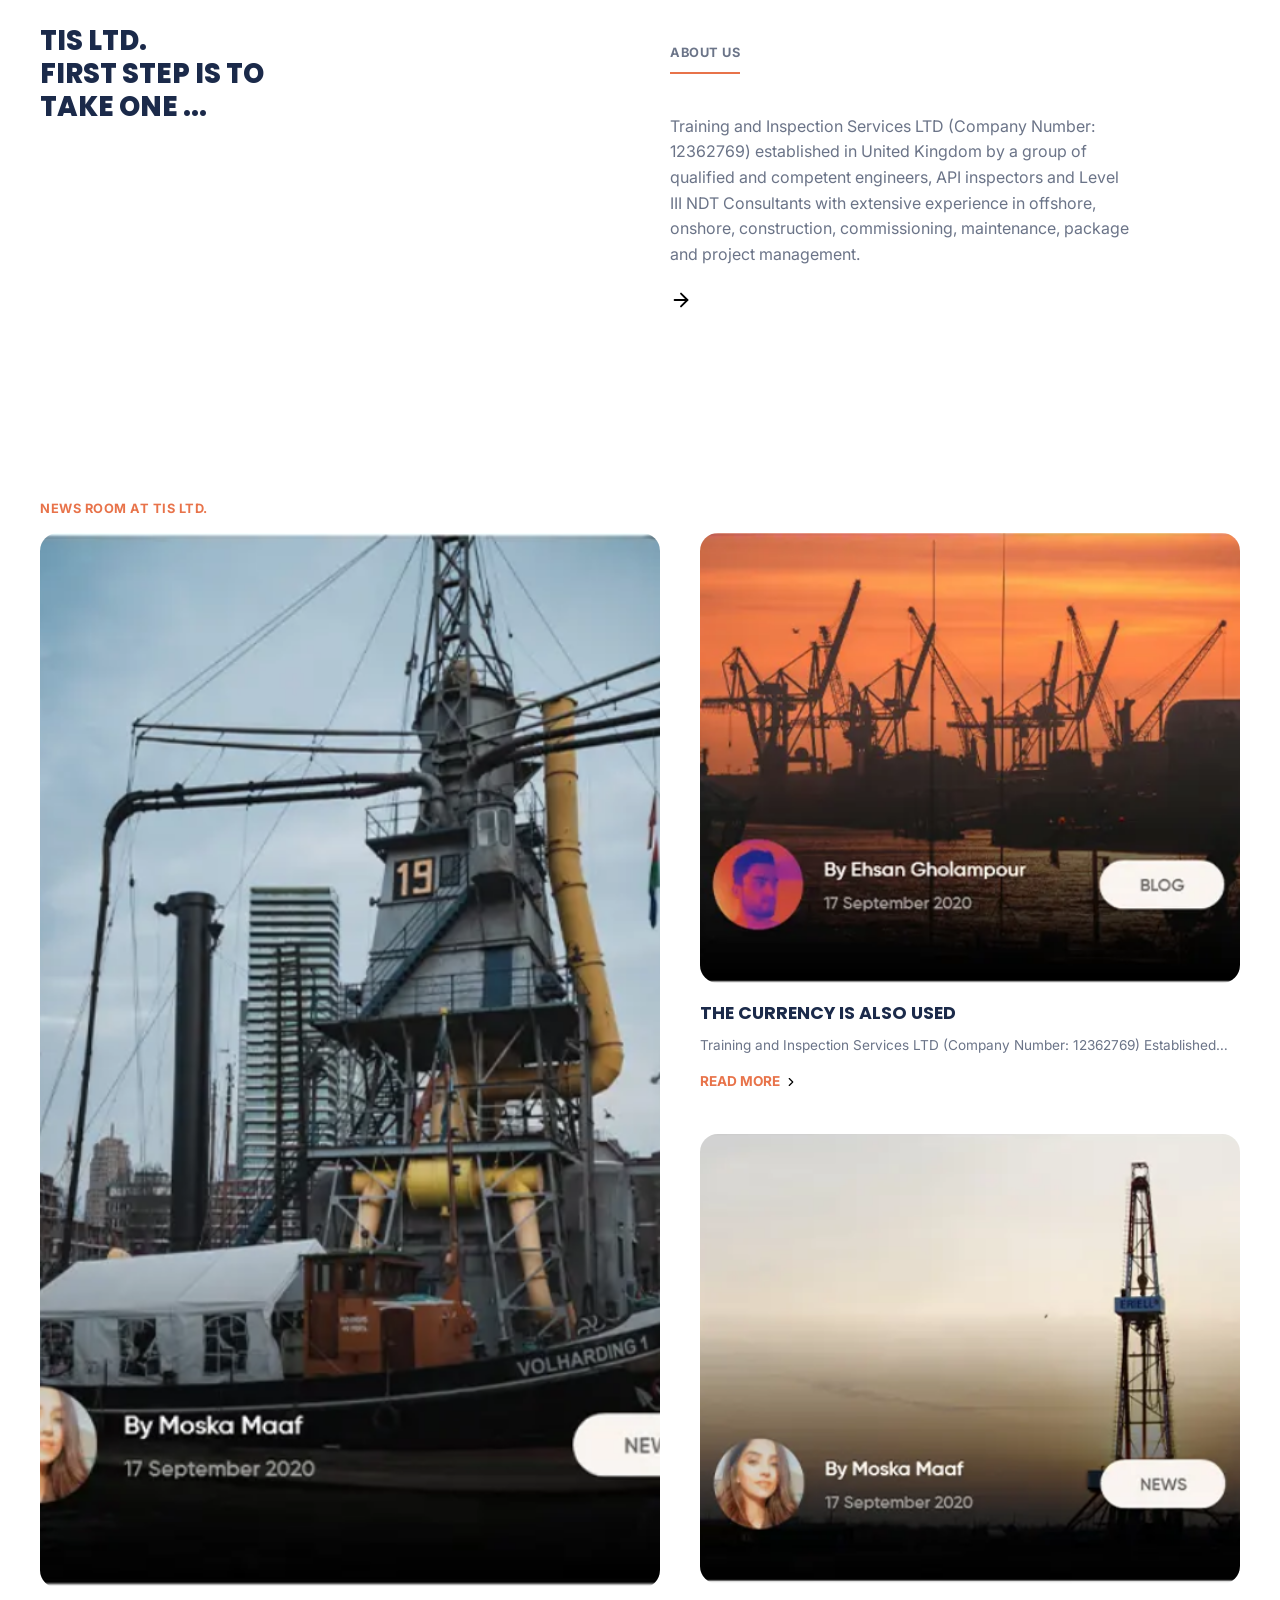
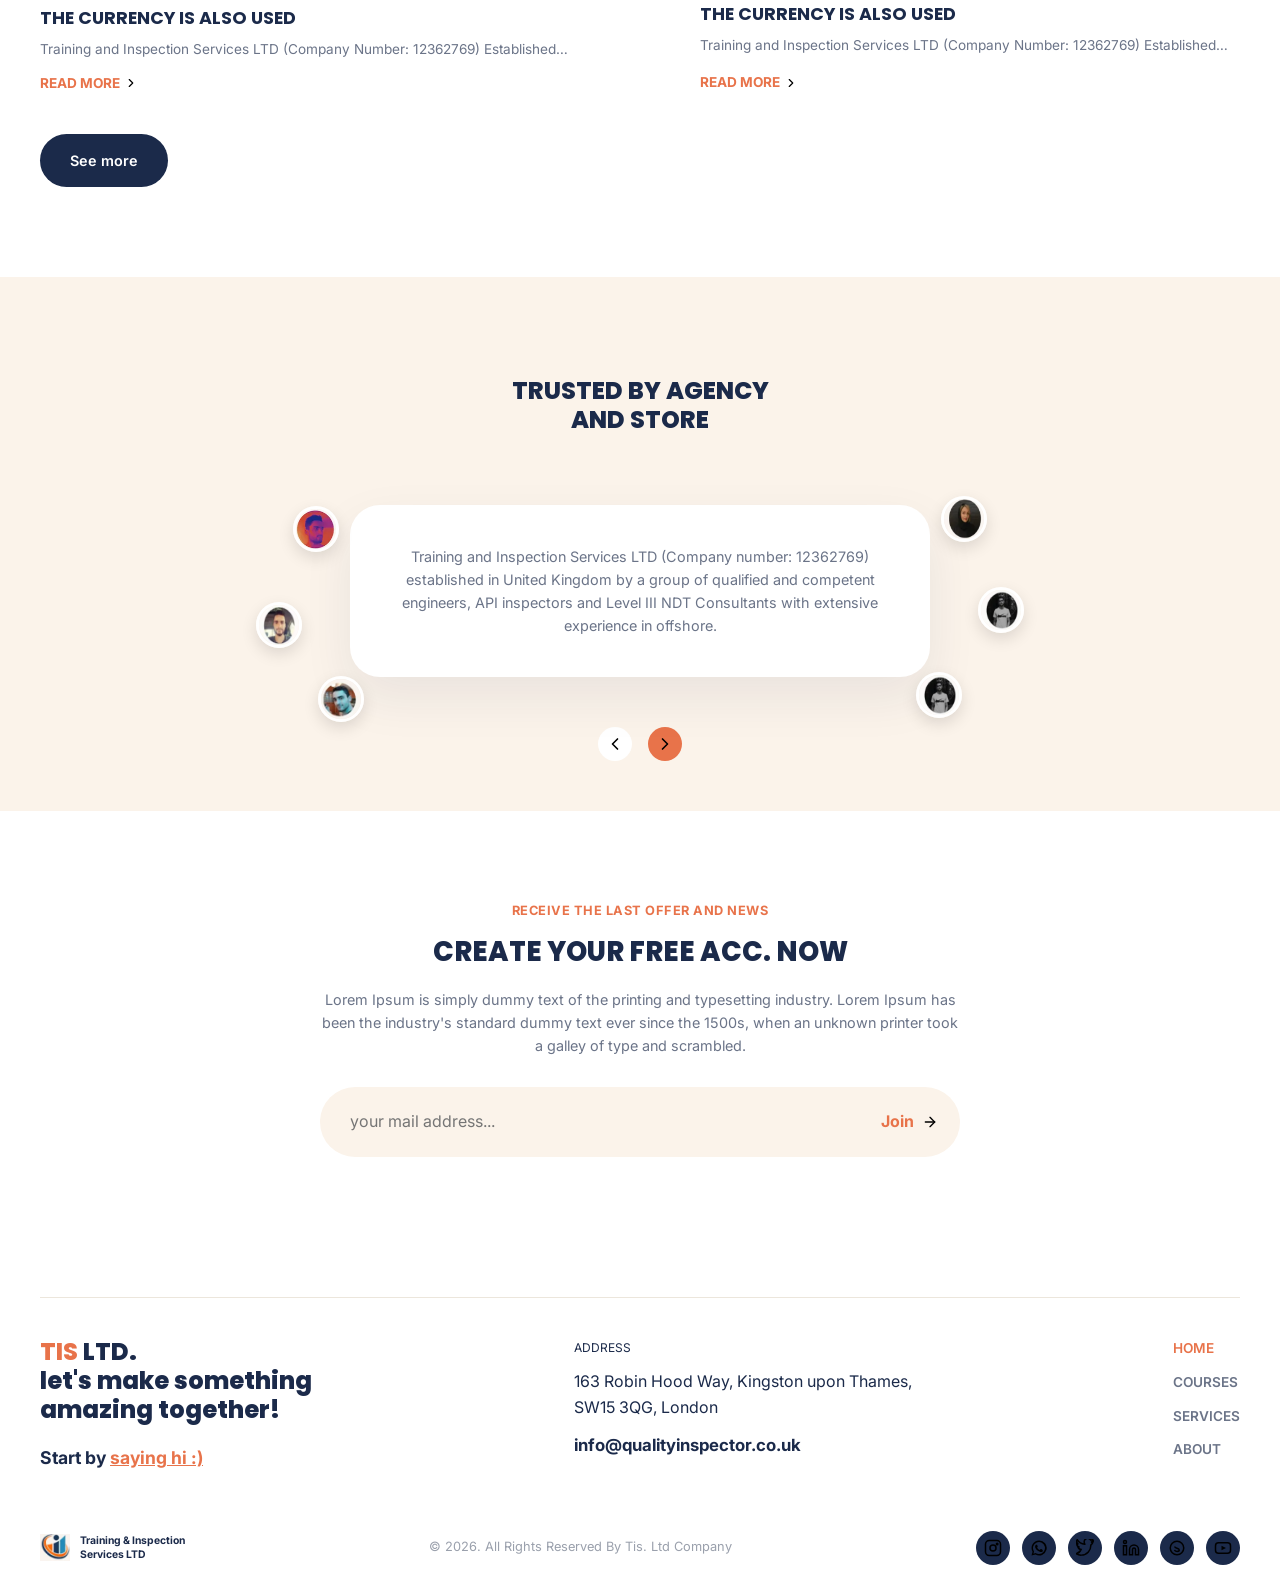
==== commit bf485127: "Updated full repo" ====
--- a/index.html
+++ b/index.html
@@ -253,7 +253,7 @@
           </p>
           <form class="cta__form" onsubmit="return false;">
             <input type="email" placeholder="your mail address..." aria-label="Email address" required>
-            <button type="submit">Join <img src="assets/icons/arrow-right.svg" alt=""></button>
+            <button type="submit">Join <img src="./tis-landing-page/assets/icons/arrow-right.svg" alt=""></button>
           </form>
         </div>
       </div>
@@ -276,16 +276,16 @@
         </div>
 
         <nav class="footer__nav">
-          <a href="#HOME" class="is-active">Home</a>
-          <a href="#COURSES">Courses</a>
-          <a href="#SERVICES">Service Offeres</a>
-          <a href="#ABOUT">About</a>
+          <a href="#HOME" class="is-active">HOME</a>
+          <a href="#COURSES">COURSES</a>
+          <a href="#SERVICES">SERVICES</a>
+          <a href="#ABOUT">ABOUT</a>
         </nav>
       </div>
 
       <div class="footer__bottom">
         <div class="footer__logo">
-          <img src="assets/icons/logo.png" alt="">
+          <img src="./tis-landing-page/assets/icons/logo.png" alt="">
           <span>Training &amp; Inspection<br>Services LTD</span>
         </div>
         <p class="footer__copy">© 2026. All Rights Reserved By Tis. Ltd Company</p>
